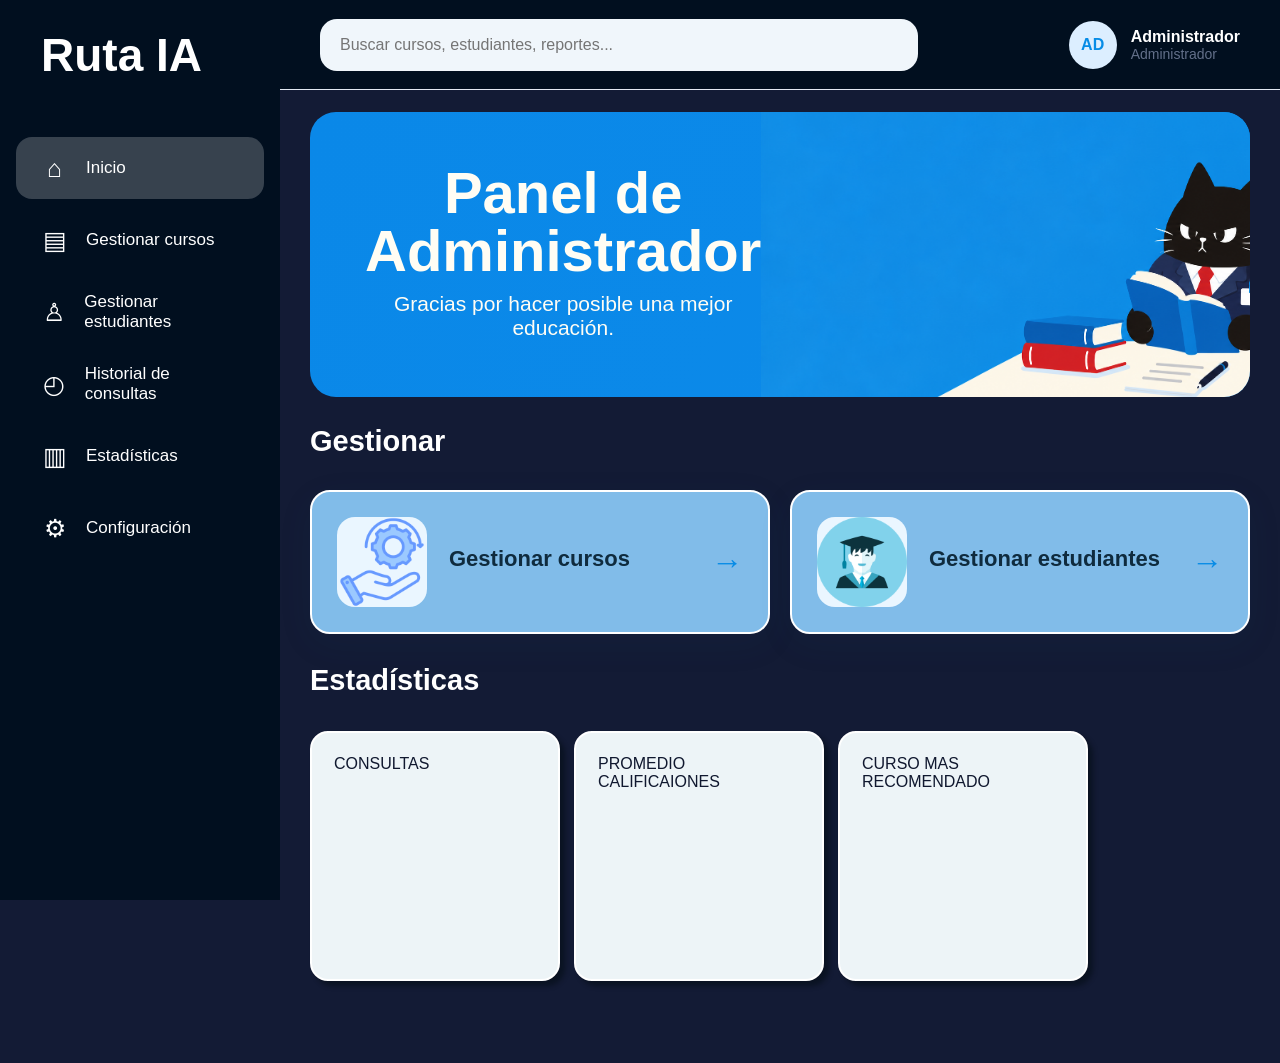
==== FRONTEND/administrador.html @ b2ea2d71 "feat: :art: First Design" ====
<!DOCTYPE html>
<html lang="es">

<head>

    <meta charset="UTF-8">

    <meta
        name="viewport"
        content="width=device-width, initial-scale=1.0"
    >

    <title>
        Administradror_IA
    </title>

    <link
        rel="stylesheet"
        href="css/styles.css"
    >

</head>


<body>


<div class="dashboard">


    <!-- =================================
         SIDEBAR
    ================================== -->

    <aside class="sidebar">

        <div class="sidebar-logo">
            Ruta IA
        </div>


        <nav class="sidebar-menu">


            <a
                href="#"
                class="active"
            >
                <span class="menu-icon">⌂</span>
                Inicio
            </a>


            <a href="#">
                <span class="menu-icon">▤</span>
                Gestionar cursos
            </a>


            <a href="#">
                <span class="menu-icon">♙</span>
                Gestionar estudiantes
            </a>


            <a href="#">
                <span class="menu-icon">◴</span>
                Historial de consultas
            </a>


            <a href="#">
                <span class="menu-icon">▥</span>
                Estadísticas
            </a>


            <a href="#">
                <span class="menu-icon">⚙</span>
                Configuración
            </a>

        </nav>

    </aside>


    <!-- =================================
         CONTENIDO PRINCIPAL
    ================================== -->

    <main class="main-content">


        <!-- TOP BAR -->

        <header class="topbar">

            <div class="search">

                <input
                    type="text"
                    placeholder="Buscar cursos, estudiantes, reportes..."
                >

            </div>


            <div class="profile">

                <div class="profile-avatar">
                    AD
                </div>

                <div>

                    <div class="profile-name">
                        Administrador
                    </div>

                    <div class="profile-role">
                        Administrador
                    </div>

                </div>

            </div>

        </header>


        <div class="content-wrapper">


            <!-- =================================
                 HERO
            ================================== -->

            <section class="hero">

                <div class="panel_admin">

                    <h1 >
                        Panel de Administrador
                    </h1>

                    <p class="hero-description">
                        Gracias por hacer posible
                        una mejor educación.
                    </p>
                </div>
                <div class="imagen-container">
                    <img src="imagenes/admin.png" class="imagen-estudiante" alt="">
                </div>
            </section>


            <!-- =================================
                 GESTION
            ================================== -->

            <div class="manage-title">

                <h2 class="section-title">
                    Gestionar
                </h2>

            </div>


            <section class="manage-grid">


                <!-- CURSOS -->

                <a
                    href="#"
                    class="manage-card"
                >

                    <div class="manage-icon">
                        <img src="imagenes/Gestion_icon.png" alt="">
                    </div>


                    <div class="manage-info">

                        <h3>
                            Gestionar cursos
                        </h3>

                    </div>


                    <div class="manage-arrow">
                        →
                    </div>

                </a>


                <!-- ESTUDIANTES -->

                <a
                    href="#"
                    class="manage-card"
                >

                    <div class="manage-icon">
                       <img src="imagenes/estudiante_icon.webp" alt="">
                    </div>


                    <div class="manage-info">

                        <h3>
                            Gestionar estudiantes
                        </h3>

                    </div>


                    <div class="manage-arrow">
                        →
                    </div>

                </a>

            </section>


            <!-- =================================
                 ESTADISTICAS
            ================================== -->

            <div class="stats-section-header">

                <h2 class="section-title">
                    Estadísticas
                </h2>

            </div>


            <section class="stats-grid">


                <!-- ESTUDIANTES -->

                <article class="stat-card">

                    <p>CONSULTAS</p>

                </article>


                <!-- CURSOS -->

                <article class="stat-card">
                     <p>PROMEDIO CALIFICAIONES</p>

                </article>


                <!-- LECCIONES -->

                <article class="stat-card">

                     <p>CURSO MAS RECOMENDADO</p>

                </article>

            </section>

        </div>

    </main>

</div>

</body>

</html>
---- FRONTEND/css/styles.css ----
/* =========================================
   MOOLY - ESTILOS GENERALES
========================================= */

* {
    margin: 0;
    padding: 0;
    box-sizing: border-box;
}

:root {
    --azul: #078ce6;
    --azul-fuerte: #0076d4;
    --azul-claro: #eaf6ff;
    --azul-hover: #d9efff;

    --blanco: #ffffff;
    --crema: #fffdf4;

    --texto: #10182f;
    --texto-secundario: #63708a;

    --verde: #27ae60;
    --verde-claro: #dbf7e7;

    --borde: #e2e9f2;

    --fondo: #f5faff;

    --radio: 22px;
    --sombra: 0 10px 35px rgba(25, 80, 120, 0.08);
}

body {
    font-family: Arial, Helvetica, sans-serif;
    background: var(--fondo);
    color: var(--texto);
}

a {
    text-decoration: none;
    color: inherit;
}

button {
    font-family: inherit;
    cursor: pointer;
}



/* =========================================
   LOGIN
========================================= */

.login-page {
    min-height: 100vh;
    background: linear-gradient(
        135deg,
        #0669b0,
        #68abde
    );

    display: flex;
    align-items: center;
    justify-content: center;

    padding: 40px;
    
}

.login-container {
    width: 100%;
    max-width: 1450px;

    min-height: 760px;

    display: grid;
    grid-template-columns: 58% 42%;

    background: var(--blanco);

    border-radius: 32px;
    overflow: hidden;

    box-shadow: 0 30px 80px rgba(100, 3, 0, 0.25);
    border: 3px solid #79b1dc;
    border-radius: 32px;
}


/* =========================================
   LADO IZQUIERDO DEL LOGIN
========================================= */

.login-image {
    position: relative;

    background: linear-gradient(
        135deg,
        #079bf0,
        #067fd3
    );

    overflow: hidden;
}


.login-image-art {
    position: absolute;

    width: 700px;
    height: 650px;

    right: 15px;
    bottom: 0;

    background-image: url("img/login-mooly.png");
    background-size: contain;
    background-position: bottom center;
    background-repeat: no-repeat;
}

.imagen-login {
    height: 770px;
    width: 880px;
}

.login-title {
    position: absolute;

    top: 90px;
    left: 90px;

    z-index: 2;

    max-width: 380px;

    color: var(--crema);
}

.login-title h1 {
    font-size: 56px;
    line-height: 1.05;

    margin-bottom: 25px;
}

.login-title p {
    font-size: 20px;
    line-height: 1.5;
}


/* =========================================
   FORMULARIO LOGIN
========================================= */

.login-form-area {
    display: flex;
    align-items: center;
    justify-content: center;

    padding: 60px;
}

.login-form {
    width: 100%;
    max-width: 460px;
}

.logo-text {
    text-align: center;

    font-size: 58px;
    font-weight: 900;

    color: var(--azul);

    margin-bottom: 5px;
}

.logo-subtitle {
    text-align: center;

    font-size: 30px;
    font-weight: 800;

    margin-bottom: 12px;
}

.login-description {
    text-align: center;
    color: var(--texto-secundario);

    margin-bottom: 40px;
}

.form-group {
    margin-bottom: 22px;
}

.form-group label {
    display: block;

    font-weight: 700;

    margin-bottom: 8px;
}

.form-group input {
    width: 100%;
    height: 56px;

    border: 1px solid #cdd7e4;
    border-radius: 12px;

    padding: 0 18px;

    font-size: 16px;

    outline: none;

    transition: 0.2s;
}

.form-group input:focus {
    border-color: var(--azul);
    box-shadow: 0 0 0 3px rgba(0, 145, 230, 0.12);
}

.login-button {
    width: 100%;
    height: 58px;

    border: none;
    border-radius: 14px;

    background: linear-gradient(
        90deg,
        #079bf0,
        #0788e5
    );

    color: white;

    font-size: 18px;
    font-weight: 700;

    transition: 0.2s;
}

.login-button:hover {
    transform: translateY(-2px);
    box-shadow: 0 12px 25px rgba(0, 140, 230, 0.25);
}

.login-options {
    display: flex;
    justify-content: space-between;

    margin-top: 20px;

    font-size: 14px;
}

.login-options a {
    color: var(--azul);
}

.register {
    text-align: center;

    margin-top: 45px;

    border-top: 1px solid var(--borde);

    padding-top: 30px;
}

.register a {
    color: var(--azul);
    font-weight: 700;
}


/* =========================================
   LAYOUT DEL DASHBOARD
========================================= */

.dashboard {
    display: flex;
    background-color:#131b35;
    min-height: 100vh;
    color: white;
}


/* =========================================
   SIDEBAR
========================================= */

.sidebar {
    width: 280px;

    min-height: 100vh;

    position: fixed;

    top: 0;
    left: 0;

    padding: 28px 16px;

    background: linear-gradient(
        180deg,
        rgb(1, 15, 31),
        rgb(1, 15, 31)
    );

    color: white;
}

.sidebar-logo {
    font-size: 46px;
    font-weight: 900;

    margin-bottom: 55px;

    padding-left: 25px;
}

.sidebar-menu {
    display: flex;
    flex-direction: column;

    gap: 10px;
}

.sidebar-menu a {
    min-height: 62px;

    display: flex;
    align-items: center;

    gap: 18px;

    padding: 0 25px;

    border-radius: 16px;

    font-size: 17px;

    transition: 0.2s;
}

.sidebar-menu a:hover {
    background: rgba(255, 255, 255, 0.13);
}

.sidebar-menu a.active {
    background: rgba(255, 255, 255, 0.21);
}

.menu-icon {
    width: 27px;

    font-size: 25px;
    text-align: center;
}


/* =========================================
   CONTENIDO
========================================= */

.main-content {
    margin-left: 280px;

    width: calc(100% - 280px);

    min-height: 100vh;

    padding-bottom: 60px;
}


/* =========================================
   TOPBAR
========================================= */

.topbar {
    height: 90px;

    background: rgb(1, 15, 31);

    display: flex;
    justify-content: space-between;
    align-items: center;

    padding: 0 40px;

    border-bottom: 1px solid var(--borde);
}

.search {
    width: min(800px, 65%);
}

.search input {
    width: 100%;

    height: 52px;

    padding: 0 20px;

    border: none;
    outline: none;

    border-radius: 17px;

    background: #f0f6fb;

    color: var(--texto);

    font-size: 16px;
}

.profile {
    display: flex;
    align-items: center;

    gap: 14px;
}

.profile-avatar {
    width: 48px;
    height: 48px;

    border-radius: 50%;

    background: #dceeff;

    display: flex;
    align-items: center;
    justify-content: center;

    color: var(--azul);

    font-weight: 800;
}

.profile-name {
    font-weight: 700;
}

.profile-role {
    color: var(--texto-secundario);

    font-size: 14px;
}


/* =========================================
   WRAPPER
========================================= */

.content-wrapper {
    padding: 22px 30px;
}


/* =========================================
   HERO
========================================= */

.hero {
    height: 285px;

    position: relative;

    overflow: hidden;

    display: flex;
    align-items:center;

    padding: 50px 55px;

    border-radius: 26px;

    background: linear-gradient(
        120deg,
        #0a88e8,
        #0c8ae9
    );

    color: var(--crema);

    margin-bottom: 28px;
}

.hero h1 {
    font-size: 58px;

    line-height: 1;

    margin-bottom: 12px;
}

.hero-description {
    font-size: 21px;

    margin-bottom: 5px;
}

.hero-small {
    font-size: 17px;

    opacity: 0.95;

    margin-bottom: 25px;
}

.hero-button {
    background: var(--crema);
    color: var(--texto);

    border: none;

    padding: 15px 30px;

    border-radius: 30px;

    font-size: 16px;

    font-weight: 700;
}



.imagen-estudiante{
    width: 680px;
    height: 330px;
    justify-content: end;
}


/* =========================================
   TITULOS DE SECCIONES
========================================= */

.section-title {
    font-size: 29px;

    margin-bottom: 18px;
}


/* =========================================
   GRID ESTUDIANTE
========================================= */

.student-grid {
    display: grid;

    grid-template-columns: 1.15fr 1fr;

    gap: 20px;
}

.card {
    color: whi;
    background: #078fe8;

    border: 1px solid var(--borde);

    border-radius: var(--radio);

    padding: 25px;

    box-shadow: var(--sombra);
}

.card-header {
    display: flex;
    justify-content: space-between;
    align-items: center;

    margin-bottom: 22px;
}

.card-header h2 {
    font-size: 24px;
}

.card-header a {
    color: var(--azul);

    font-weight: 700;

    font-size: 14px;
}


/* =========================================
   CURSOS
========================================= */

.course-list {
    display: flex;
    flex-direction: column;

    gap: 12px;
}

.course {
    border: 1px solid var(--borde);

    border-radius: 16px;

    padding: 16px;

    display: grid;

    grid-template-columns: 70px 1fr 260px 60px;

    gap: 14px;

    align-items: center;
}

.course-icon {
    width: 60px;
    height: 60px;

    border-radius: 14px;

    background: var(--azul-claro);

    display: flex;
    justify-content: center;
    align-items: center;

    font-size: 26px;

    color: var(--azul);
}

.course-name {
    font-weight: 700;

    margin-bottom: 5px;
}

.course-lessons {
    color: var(--texto-secundario);

    font-size: 14px;
}

.progress {
    width: 100%;
    height: 10px;

    border-radius: 10px;

    background: #e6edf5;

    overflow: hidden;
}

.progress-bar {
    height: 100%;

    border-radius: 10px;

    background: var(--azul);
}


/* =========================================
   CALIFICACIONES
========================================= */

.grade-table {
    width: 100%;

    border-collapse: collapse;
}

.grade-table th,
.grade-table td {
    padding: 17px 12px;

    border-bottom: 1px solid var(--borde);

    text-align: left;
}

.grade-table th {
    color: var(--texto-secundario);

    font-size: 14px;
}

.grade {
    display: inline-flex;

    min-width: 70px;

    justify-content: center;

    padding: 7px 12px;

    border-radius: 20px;

    background: var(--verde-claro);

    color: #148347;

    font-weight: 800;
}


/* =========================================
   ADMIN - GESTION
========================================= */

.manage-title {
    display: flex;
    align-items: baseline;

    gap: 18px;

    margin-bottom: 14px;
}

.manage-title span {
    color: var(--texto-secundario);
}

.manage-grid {
    display: grid;

    grid-template-columns: 1fr 1fr;

    gap: 20px;

    margin-bottom: 30px;
}

.manage-card {
    min-height: 135px;

    display: flex;
    align-items: center;

    gap: 22px;

    padding: 25px;

    background: #81bce9;
    color: rgb(15, 43, 62);
    border: 2px solid var(--borde);
    border-color: white;

    border-radius: 20px;

    box-shadow: var(--sombra);
}


.manage-icon {
    width: 90px;
    height: 90px;

    border-radius: 18px;

    background: var(--azul-claro);

    display: flex;

    font-size: 40px;
}

.manage-info {
    flex: 1;
}

.manage-info h3 {
    font-size: 22px;

    margin-bottom: 7px;
}

.manage-info p {
    color: var(--texto-secundario);

    line-height: 1.4;
}

.manage-arrow {
    font-size: 32px;

    color: var(--azul);
}


/* =========================================
   ESTADISTICAS
========================================= */

.stats-section-header {
    display: flex;
    justify-content: space-between;

    margin-bottom: 16px;
}

.stats-grid {
    display: grid;

    grid-template-columns:
        repeat(3, minmax(250px, 10fr))
        minmax(400px, 2.2fr);

    gap: 14px;
}

.panel_admin{
    align-items: center;
    text-align: center;
}

.stat-card {
    min-height: 250px;

    background: rgb(237, 244, 247);
    color:#10182f;

    border: 2px solid var(--borde);
    border-color: white;

    border-radius: 18px;

    padding: 22px;

     box-shadow: 5px 5px 5px rgba(1, 11, 15, 0.478);
}

.stat-icon {
    width: 52px;
    height: 52px;

    background: var(--azul-claro);

    color: var(--azul);

    border-radius: 13px;

    display: flex;
    align-items: center;
    justify-content: center;

    font-size: 22px;

    margin-bottom: 18px;
}

.stat-label {
    color: var(--texto-secundario);

    margin-bottom: 7px;
}

.stat-number {
    font-size: 31px;

    font-weight: 800;

    margin-bottom: 10px;
}

.stat-growth {
    color: var(--verde);

    font-weight: 700;
}


/* =========================================
   GRAFICO SIMULADO
========================================= */

.chart-card {
    min-height: 210px;

    background: white;

    border: 1px solid var(--borde);

    border-radius: 18px;

    padding: 22px;

    box-shadow: var(--sombra);
}

.chart {
    height: 130px;

    margin-top: 18px;

    position: relative;

    border-left: 1px solid #dfe7ef;
    border-bottom: 1px solid #dfe7ef;

    overflow: hidden;
}

.chart-line {
    position: absolute;

    left: 0;
    right: 0;

    bottom: 20px;

    height: 80px;

    background:
        linear-gradient(
            165deg,
            transparent 0%,
            transparent 5%,
            rgba(0, 145, 230, 0.12) 5%,
            rgba(0, 145, 230, 0.12) 100%
        );

    clip-path: polygon(
        0 70%,
        12% 45%,
        25% 55%,
        38% 20%,
        50% 40%,
        62% 30%,
        75% 8%,
        88% 20%,
        100% 0,
        100% 100%,
        0 100%
    );
}



/* =========================================
   RESPONSIVE
========================================= */

@media (max-width: 1200px) {

    .sidebar {
        width: 230px;
    }

    .main-content {
        margin-left: 230px;

        width: calc(100% - 230px);
    }

    .hero h1 {
        font-size: 45px;
    }

    .hero-image {
        width: 500px;
    }

    .student-grid {
        grid-template-columns: 1fr;
    }

    .stats-grid {
        grid-template-columns: repeat(2, 1fr);
    }

    .chart-card {
        grid-column: span 2;
    }
}


@media (max-width: 850px) {

    .sidebar {
        display: none;
    }

    .main-content {
        margin-left: 0;

        width: 100%;
    }

    .topbar {
        padding: 0 18px;
    }

    .content-wrapper {
        padding: 15px;
    }

    .hero {
        height: auto;

        min-height: 270px;

        padding: 35px;
    }

    .hero h1 {
        font-size: 38px;
    }

    .hero-image {
        opacity: 0.25;

        right: -150px;
    }

    .manage-grid {
        grid-template-columns: 1fr;
    }

    .stats-grid {
        grid-template-columns: 1fr;
    }

    .chart-card {
        grid-column: auto;
    }

    .login-container {
        grid-template-columns: 1fr;
    }

    .login-image {
        display: none;
    }
}
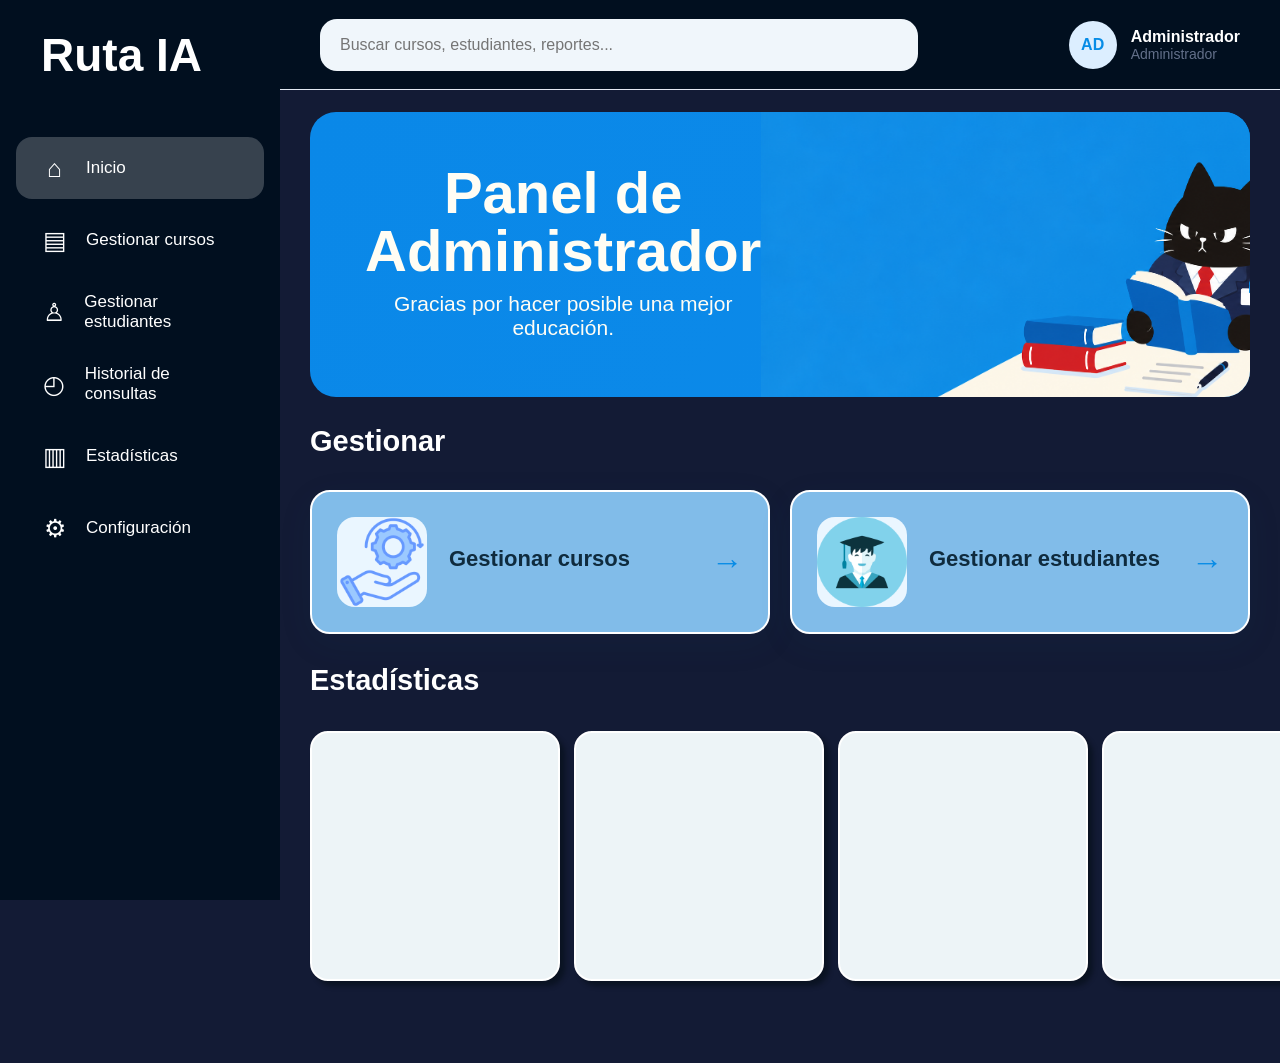
==== commit 2a129efb: "feat: :art: JavaScript and more Design" ====
--- a/FRONTEND/administrador.html
+++ b/FRONTEND/administrador.html
@@ -244,31 +244,22 @@
 
             <section class="stats-grid">
 
-
-                <!-- ESTUDIANTES -->
-
-                <article class="stat-card">
-
-                    <p>CONSULTAS</p>
-
-                </article>
-
-
-                <!-- CURSOS -->
-
-                <article class="stat-card">
-                     <p>PROMEDIO CALIFICAIONES</p>
-
-                </article>
-
-
-                <!-- LECCIONES -->
-
-                <article class="stat-card">
-
-                     <p>CURSO MAS RECOMENDADO</p>
-
-                </article>
+                    <div class="stat-card" id="totalCursos">
+                        
+                    </div>         
+
+                    <div class="stat-card" id="totalEstudiantes">
+                        
+                    </div>  
+
+                    <div class="stat-card" id="totalConsultas">
+                        
+                    </div>  
+
+                    <div class="stat-card" id="promedioCalificaciones">
+                        
+                    </div>  
+             
 
             </section>
 
@@ -277,7 +268,8 @@
     </main>
 
 </div>
-
+<script src="js/api.js"></script>
+<script src="js/admin.js"></script>
 </body>
 
 </html>
--- a/FRONTEND/css/styles.css
+++ b/FRONTEND/css/styles.css
@@ -562,18 +562,17 @@
 
 .student-grid {
     display: grid;
-
     grid-template-columns: 1.15fr 1fr;
-
     gap: 20px;
+
+    align-items: start;
 }
 
 .card {
-    color: whi;
+    color: white;
     background: #078fe8;
 
     border: 1px solid var(--borde);
-
     border-radius: var(--radio);
 
     padding: 25px;
@@ -581,7 +580,20 @@
     box-shadow: var(--sombra);
 }
 
-.card-header {
+.card-historial {
+    background: #078fe8;
+
+    border: 1px solid var(--borde);
+    border-radius: var(--radio);
+
+    padding: 25px;
+
+    box-shadow: var(--sombra);
+
+    height: fit-content;
+}
+
+.card-consult {
     display: flex;
     justify-content: space-between;
     align-items: center;
@@ -606,6 +618,11 @@
    CURSOS
 ========================================= */
 
+
+.course-name{
+    font-size: larger;
+}
+
 .course-list {
     display: flex;
     flex-direction: column;
@@ -615,6 +632,8 @@
 
 .course {
     border: 1px solid var(--borde);
+    background-color: rgb(14, 36, 70);
+    color: rgb(204, 218, 231);
 
     border-radius: 16px;
 
@@ -953,7 +972,91 @@
     );
 }
 
-
+.chatbox-section {
+    background: rgb(255, 255, 255);
+    color: rgb(7, 31, 77);
+
+    border-radius: 22px;
+
+    padding: 30px;
+
+    box-shadow: var(--sombra);
+}
+
+.chatbox-section h1 {
+    font-size: 30px;
+
+    margin-bottom: 8px;
+}
+
+.chatbox-section p {
+    color: var(--texto-secundario);
+
+    margin-bottom: 25px;
+}
+
+.chat-container {
+    display: flex;
+    flex-direction: column;
+
+    height: 550px;
+
+    border: 1px solid var(--borde);
+
+    border-radius: 18px;
+
+    overflow: hidden;
+}
+
+.chat-messages {
+    flex: 1;
+
+    padding: 25px;
+
+    overflow-y: auto;
+
+    background: #aec0e3;
+}
+
+.chat-input {
+    display: flex;
+
+    gap: 10px;
+
+    padding: 15px;
+
+    background: rgb(212, 212, 212);
+
+    border-top: 1px solid var(--borde);
+}
+
+.chat-input input {
+    flex: 1;
+
+    height: 50px;
+
+    border: 1px solid var(--borde);
+
+    border-radius: 12px;
+
+    padding: 0 15px;
+
+    font-size: 16px;
+}
+
+.chat-input button {
+    padding: 0 25px;
+
+    border: none;
+
+    border-radius: 12px;
+
+    background: #078fe8;
+
+    color: white;
+
+    font-weight: bold;
+}
 
 /* =========================================
    RESPONSIVE
@@ -992,6 +1095,46 @@
     }
 }
 
+.chat-messages {
+    flex: 1;
+    padding: 25px;
+
+    display: flex;
+    flex-direction: column;
+
+    gap: 15px;
+
+    overflow-y: auto;
+}
+
+.mensaje {
+    max-width: 70%;
+
+    padding: 14px 18px;
+
+    border-radius: 18px;
+
+    line-height: 1.5;
+}
+
+.mensaje-usuario {
+    align-self: flex-end;
+
+    background: #078fe8;
+    color: white;
+
+    border-bottom-right-radius: 5px;
+}
+
+.mensaje-ia {
+    align-self: flex-start;
+
+    background: #eef5fa;
+    color: #10182f;
+
+    border-bottom-left-radius: 5px;
+}
+
 
 @media (max-width: 850px) {
 
